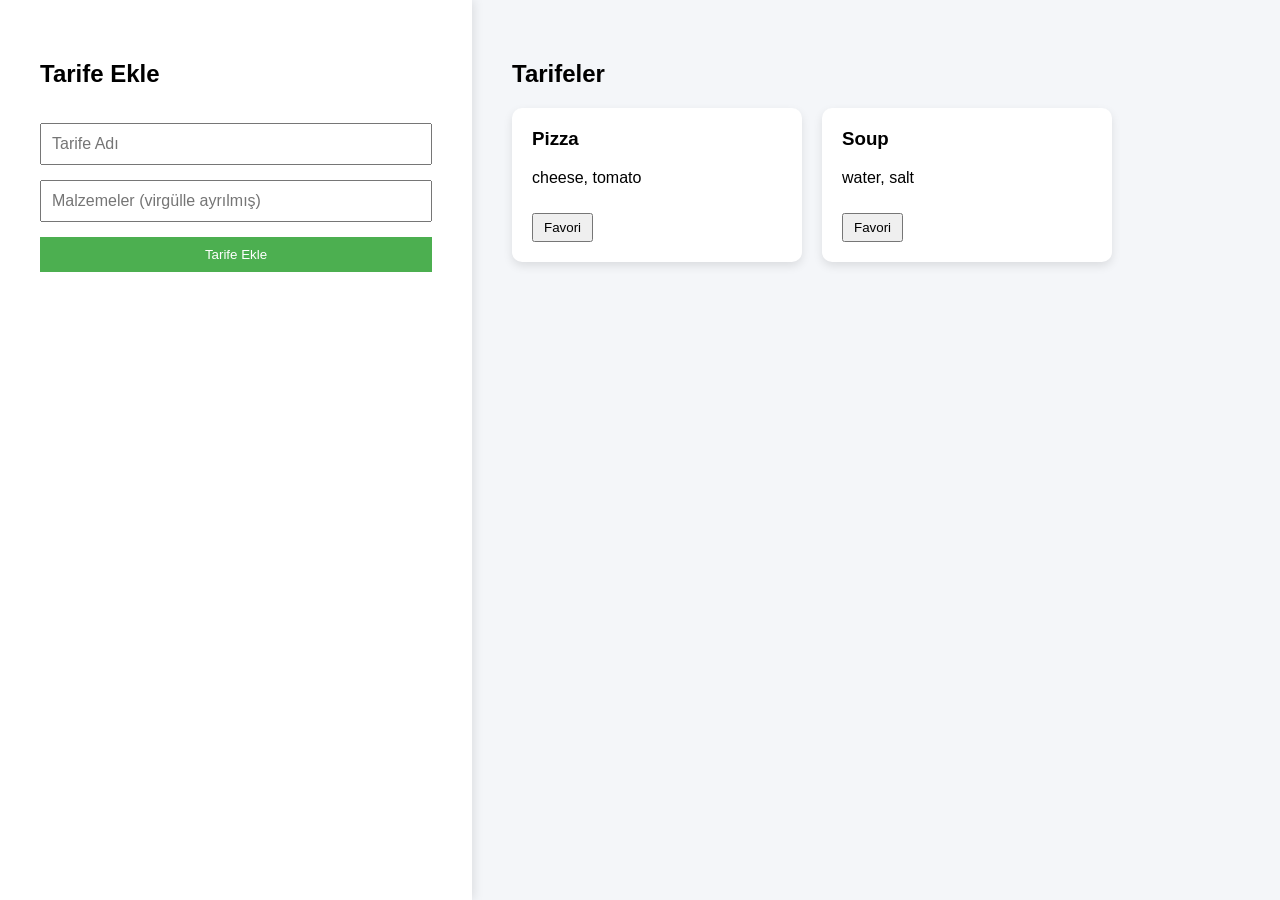
==== index.html @ bf37544a "first commit" ====
<!DOCTYPE html>
<html lang="tr">
<head>
<meta charset="UTF-8">
<meta name="viewport" content="width=device-width, initial-scale=1.0">
<title>Recipe App</title>
<link rel="stylesheet" href="index.css">
</head>
<body>
<div class="container">
<div class="add-section">
<h2>Tarife Ekle</h2>
<input type="text" id="recipe" placeholder="Tarife Adı">
<input type="text" id="ingredient" placeholder="Malzemeler (virgülle ayrılmış)">
<button onclick="app.addRecipe()">Tarife Ekle</button>
</div>
<div class="display-section">
<h2>Tarifeler</h2>
<div id="tariffs" class="cards"></div>
</div>
</div>

<script src="script.js"></script>

</body>
</html>
---- index.css ----
body{
margin:0;
font-family:Arial;
background:#f4f6f9;
}

.container{
display:flex;
height:100vh;
}

.add-section{
width:35%;
background:white;
padding:40px;
box-shadow:2px 0 10px rgba(0,0,0,0.1);
display:flex;
flex-direction:column;
gap:15px;
}

.add-section input{
padding:10px;
font-size:16px;
}

.add-section button{
padding:10px;
background:#4CAF50;
color:white;
border:none;
cursor:pointer;
}


.display-section{
width:65%;
padding:40px;
overflow:auto;
}


.cards{
display:flex;
flex-wrap:wrap;
gap:20px;
}

.card{
width:250px;
background:white;
padding:20px;
border-radius:10px;
box-shadow:0 4px 10px rgba(0,0,0,0.1);

opacity:0;
transform:translateY(30px);
animation:cardAppear 0.5s ease forwards;
}

.card h3{
margin-top:0;
}

.card button{
margin-top:10px;
padding:5px 10px;
cursor:pointer;
}

@keyframes cardAppear{

0%{
opacity:0;
transform:translateY(30px);
}

100%{
opacity:1;
transform:translateY(0);
}

}
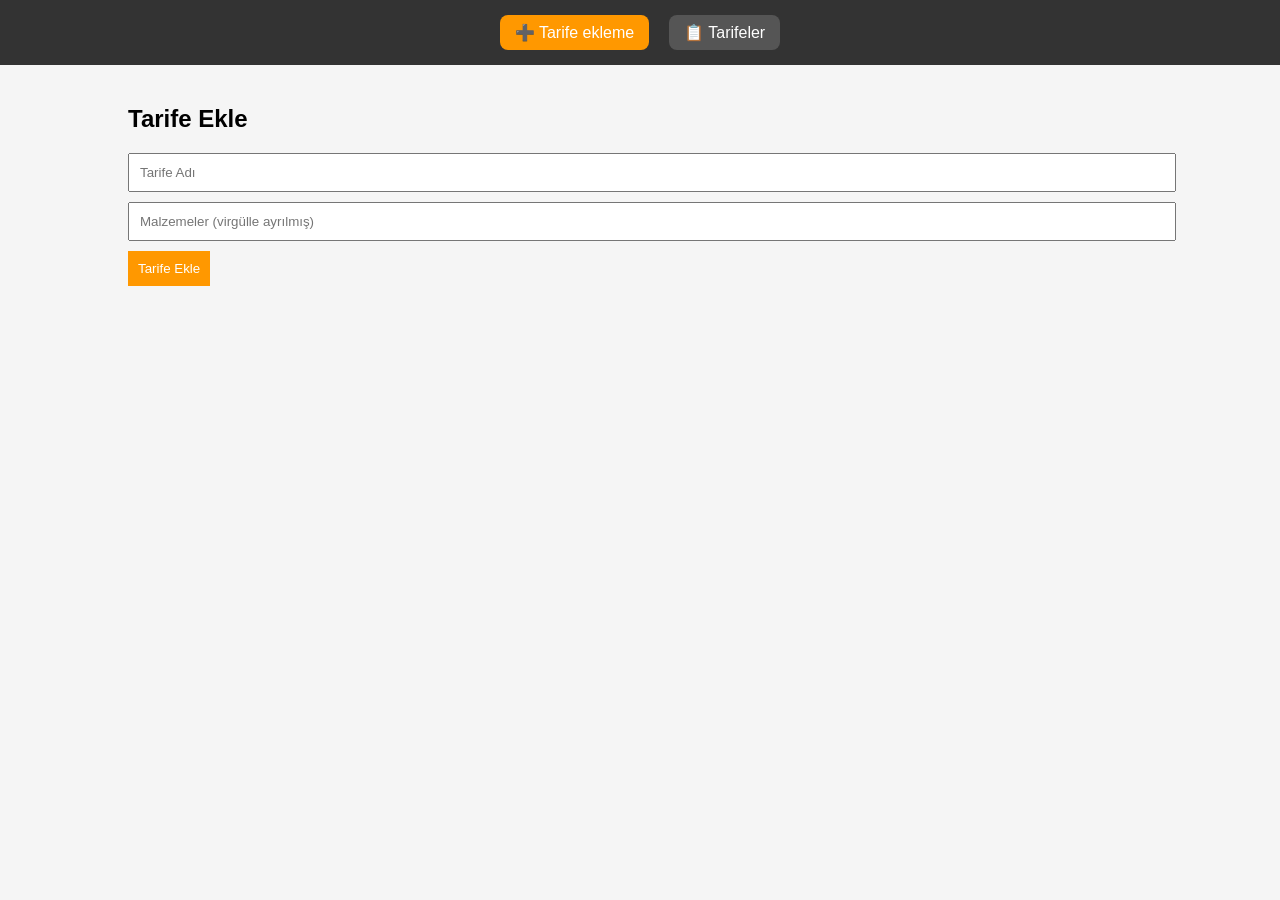
==== commit 6c448ec0: "updata" ====
--- a/index.html
+++ b/index.html
@@ -3,24 +3,29 @@
 <head>
 <meta charset="UTF-8">
 <meta name="viewport" content="width=device-width, initial-scale=1.0">
-<title>Recipe App</title>
+<link rel="icon" type="image/png" href="images/burger.png">
+<title>Add Recipe</title>
 <link rel="stylesheet" href="index.css">
 </head>
+
 <body>
+
+<nav class="navbar">
+  <a href="index.html" class="active">➕ Tarife ekleme</a>
+  <a href="display.html">📋 Tarifeler</a>
+</nav>
+
 <div class="container">
-<div class="add-section">
-<h2>Tarife Ekle</h2>
-<input type="text" id="recipe" placeholder="Tarife Adı">
-<input type="text" id="ingredient" placeholder="Malzemeler (virgülle ayrılmış)">
-<button onclick="app.addRecipe()">Tarife Ekle</button>
-</div>
-<div class="display-section">
-<h2>Tarifeler</h2>
-<div id="tariffs" class="cards"></div>
-</div>
+  <div class="add-section">
+    <h2>Tarife Ekle</h2>
+
+    <input type="text" id="recipe" placeholder="Tarife Adı">
+    <input type="text" id="ingredient" placeholder="Malzemeler (virgülle ayrılmış)">
+
+    <button onclick="app.addRecipe()">Tarife Ekle</button>
+  </div>
 </div>
 
 <script src="script.js"></script>
-
 </body>
 </html>
--- a/index.css
+++ b/index.css
@@ -1,83 +1,59 @@
-body{
-margin:0;
-font-family:Arial;
-background:#f4f6f9;
+body {
+    margin: 0;
+    font-family: Arial;
+    background: #f5f5f5;
 }
 
-.container{
-display:flex;
-height:100vh;
+.navbar {
+    display: flex;
+    justify-content: center;
+    gap: 20px;
+    background: #333;
+    padding: 15px;
 }
 
-.add-section{
-width:35%;
-background:white;
-padding:40px;
-box-shadow:2px 0 10px rgba(0,0,0,0.1);
-display:flex;
-flex-direction:column;
-gap:15px;
+.navbar a {
+    color: white;
+    text-decoration: none;
+    padding: 8px 15px;
+    background: #555;
+    border-radius: 8px;
+}
+.navbar a.active {
+    background: #ff9800;
 }
 
-.add-section input{
-padding:10px;
-font-size:16px;
-}
-
-.add-section button{
-padding:10px;
-background:#4CAF50;
-color:white;
-border:none;
-cursor:pointer;
+.container {
+    width: 80%;
+    margin: auto;
+    margin-top: 40px;
 }
 
 
-.display-section{
-width:65%;
-padding:40px;
-overflow:auto;
+input {
+    display: block;
+    margin: 10px 0;
+    padding: 10px;
+    width: 100%;
 }
 
-
-.cards{
-display:flex;
-flex-wrap:wrap;
-gap:20px;
+button {
+    padding: 10px;
+    background: #ff9800;
+    border: none;
+    color: white;
+    cursor: pointer;
 }
 
-.card{
-width:250px;
-background:white;
-padding:20px;
-border-radius:10px;
-box-shadow:0 4px 10px rgba(0,0,0,0.1);
-
-opacity:0;
-transform:translateY(30px);
-animation:cardAppear 0.5s ease forwards;
+.cards {
+    display: flex;
+    flex-wrap: wrap;
+    gap: 15px;
 }
 
-.card h3{
-margin-top:0;
-}
-
-.card button{
-margin-top:10px;
-padding:5px 10px;
-cursor:pointer;
-}
-
-@keyframes cardAppear{
-
-0%{
-opacity:0;
-transform:translateY(30px);
-}
-
-100%{
-opacity:1;
-transform:translateY(0);
-}
-
+.card {
+    background: white;
+    padding: 15px;
+    border-radius: 10px;
+    width: 200px;
 }
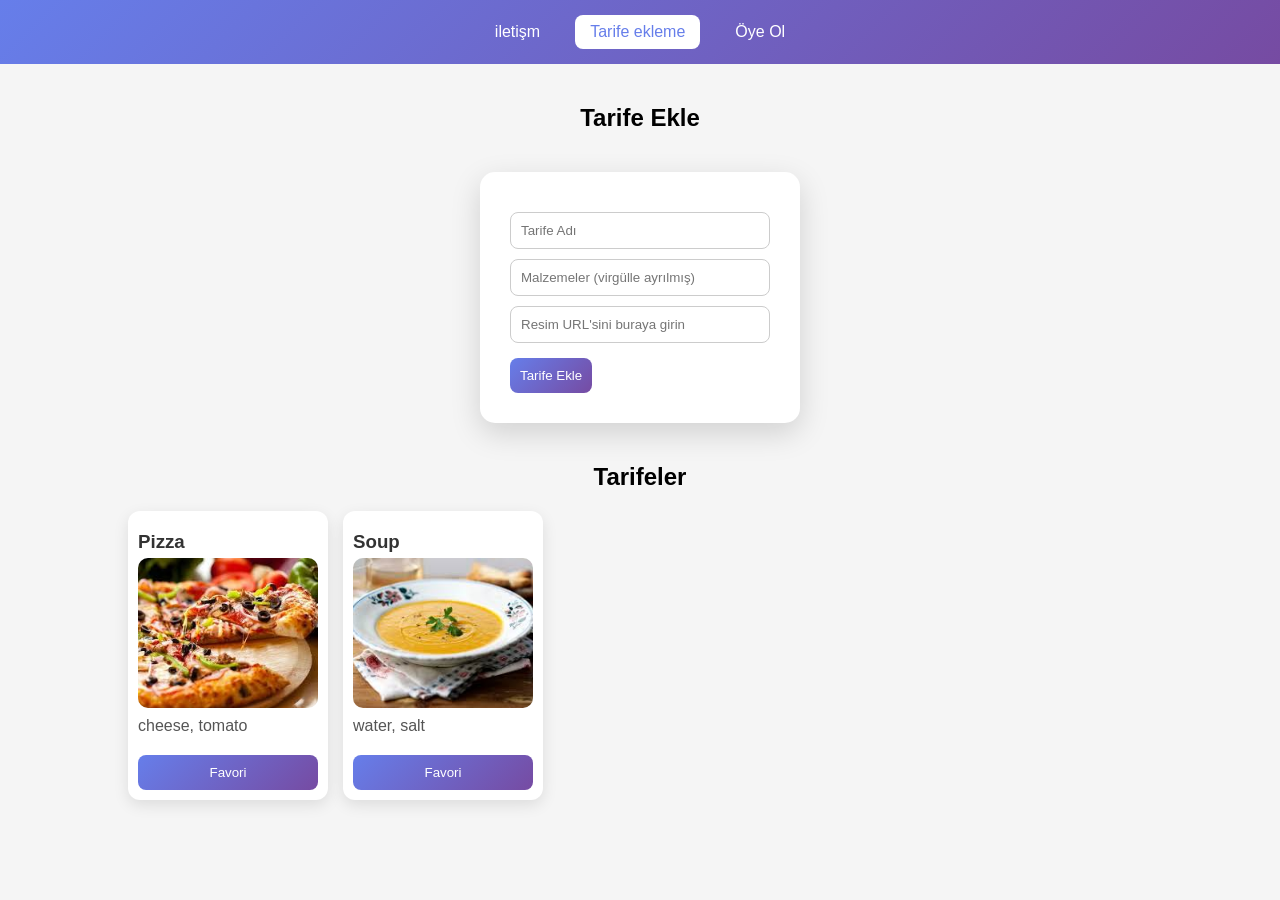
==== commit 3bc3cf84: "updata" ====
--- a/index.html
+++ b/index.html
@@ -9,23 +9,33 @@
 </head>
 
 <body>
-
+<div></div>
 <nav class="navbar">
-  <a href="index.html" class="active">➕ Tarife ekleme</a>
-  <a href="display.html">📋 Tarifeler</a>
+  <a href="#">iletişm</a>
+  <a href="index.html" class="active"> Tarife ekleme</a>
+  <a href="Registration.html"> Öye Ol</a>
 </nav>
 
 <div class="container">
   <div class="add-section">
     <h2>Tarife Ekle</h2>
 
-    <input type="text" id="recipe" placeholder="Tarife Adı">
-    <input type="text" id="ingredient" placeholder="Malzemeler (virgülle ayrılmış)">
+    <form onsubmit="app.addRecipe(event)">
+      <input type="text" id="recipe" placeholder="Tarife Adı" required>
+      <input type="text" id="ingredient" placeholder="Malzemeler (virgülle ayrılmış)" required>
+      <input type="text" id="imageUrl" placeholder="Resim URL'sini buraya girin">
 
-    <button onclick="app.addRecipe()">Tarife Ekle</button>
+      <button type="submit">Tarife Ekle</button>
+    </form>
+
   </div>
 </div>
-
+<div class="container">
+  <div class="display-section">
+    <h2>Tarifeler</h2>
+    <div id="tariffs" class="cards"></div>
+  </div>
+</div>
 <script src="script.js"></script>
 </body>
 </html>
--- a/index.css
+++ b/index.css
@@ -1,14 +1,27 @@
+
+:root {
+    --primary: #667eea;
+    --secondary: #764ba2;
+    --bg: #f5f5f5;
+    --text: #333;
+}
+
+* {
+    box-sizing: border-box;
+}
+
+
 body {
     margin: 0;
-    font-family: Arial;
-    background: #f5f5f5;
+    font-family: "Segoe UI", Arial;
+    background: var(--bg);
 }
 
 .navbar {
     display: flex;
     justify-content: center;
     gap: 20px;
-    background: #333;
+    background: linear-gradient(135deg, var(--primary), var(--secondary));
     padding: 15px;
 }
 
@@ -16,11 +29,17 @@
     color: white;
     text-decoration: none;
     padding: 8px 15px;
-    background: #555;
     border-radius: 8px;
+    transition: 0.3s;
 }
+
+.navbar a:hover {
+    background: rgba(255,255,255,0.2);
+}
+
 .navbar a.active {
-    background: #ff9800;
+    background: white;
+    color: var(--primary);
 }
 
 .container {
@@ -29,20 +48,47 @@
     margin-top: 40px;
 }
 
+form {
+    background: #fff;
+    padding: 30px;
+    border-radius: 15px;
+    width: 320px;
+    margin: 40px auto;
+    box-shadow: 0 10px 30px rgba(0,0,0,0.15);
+}
 
-input {
-    display: block;
-    margin: 10px 0;
+h2 {
+    text-align: center;
+}
+
+input, select {
+    width: 100%;
     padding: 10px;
-    width: 100%;
+    margin-top: 10px;
+    border-radius: 8px;
+    border: 1px solid #ccc;
+    transition: 0.3s;
+}
+
+input:focus, select:focus {
+    border-color: var(--primary);
+    outline: none;
+    box-shadow: 0 0 5px rgba(102,126,234,0.5);
 }
 
 button {
+    margin-top: 15px;
     padding: 10px;
-    background: #ff9800;
     border: none;
+    border-radius: 8px;
+    background: linear-gradient(135deg, var(--primary), var(--secondary));
     color: white;
     cursor: pointer;
+    transition: 0.3s;
+}
+
+button:hover {
+    transform: translateY(-2px);
 }
 
 .cards {
@@ -52,8 +98,40 @@
 }
 
 .card {
-    background: white;
-    padding: 15px;
+    background: #fff;
+    border-radius: 12px;
+    box-shadow: 0 5px 15px rgba(0,0,0,0.1);
+    padding: 10px;
+    width: 200px;
+    transition: 0.3s;
+}
+
+.card:hover {
+    transform: translateY(-5px);
+}
+
+.card-img {
+    width: 100%;
+    height: 150px;
+    object-fit: cover;
     border-radius: 10px;
-    width: 200px;
+}
+
+.card h3 {
+    margin: 10px 0 5px;
+    color: var(--text);
+}
+
+.card p {
+    margin: 5px 0;
+    color: #555;
+}
+
+.card p:nth-of-type(2) {
+    color: var(--primary);
+    font-weight: bold;
+}
+
+.card button {
+    width: 100%;
 }
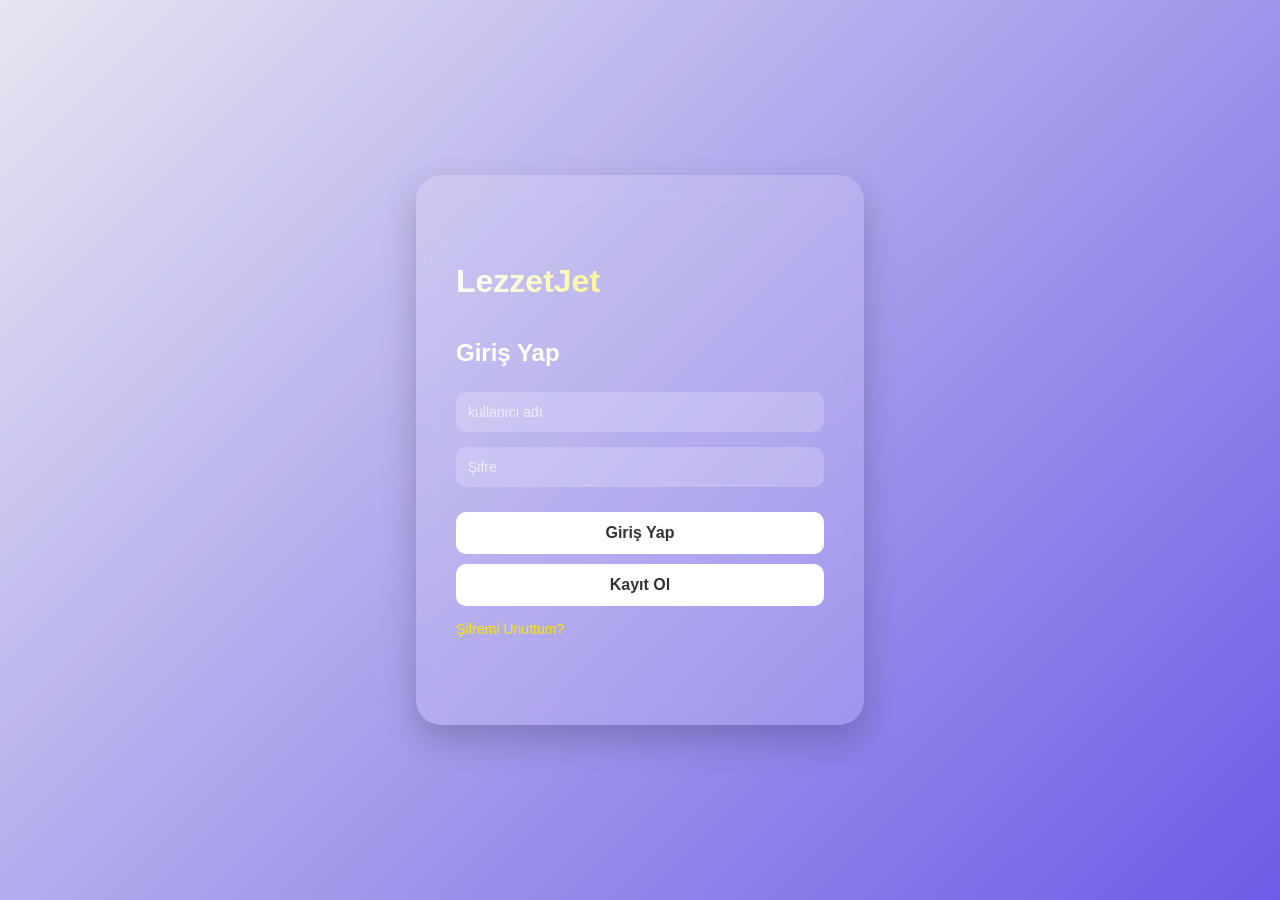
==== commit 0f3d4887: "update" ====
--- a/index.html
+++ b/index.html
@@ -1,41 +1,50 @@
 <!DOCTYPE html>
-<html lang="tr">
+<html lang="en">
 <head>
-<meta charset="UTF-8">
-<meta name="viewport" content="width=device-width, initial-scale=1.0">
-<link rel="icon" type="image/png" href="images/burger.png">
-<title>Add Recipe</title>
-<link rel="stylesheet" href="index.css">
+    <meta charset="UTF-8">
+    <meta name="viewport" content="width=device-width, initial-scale=1.0">
+    <title>Document</title>
+    <link rel="stylesheet" href="Registration.css">
 </head>
-
 <body>
-<div></div>
-<nav class="navbar">
-  <a href="#">iletişm</a>
-  <a href="index.html" class="active"> Tarife ekleme</a>
-  <a href="Registration.html"> Öye Ol</a>
-</nav>
-
-<div class="container">
-  <div class="add-section">
-    <h2>Tarife Ekle</h2>
-
-    <form onsubmit="app.addRecipe(event)">
-      <input type="text" id="recipe" placeholder="Tarife Adı" required>
-      <input type="text" id="ingredient" placeholder="Malzemeler (virgülle ayrılmış)" required>
-      <input type="text" id="imageUrl" placeholder="Resim URL'sini buraya girin">
-
-      <button type="submit">Tarife Ekle</button>
-    </form>
-
-  </div>
-</div>
-<div class="container">
-  <div class="display-section">
-    <h2>Tarifeler</h2>
-    <div id="tariffs" class="cards"></div>
-  </div>
-</div>
-<script src="script.js"></script>
+    <div class="card-container" id="cardContainer">
+        <div class="card">
+            <form onsubmit="user.LogIn(event)" class="card-face card-front" >
+                <div class="app-name">LezzetJet</div>
+                <h2>Giriş Yap</h2>
+                <label for="username" class="input-group">
+                    <input type="text" id="username" placeholder="kullanıcı adı" required>
+                </label>
+                <label for="password" class="input-group">
+                    <input type="password" id="password" placeholder="Şifre" required>
+                </label>
+                <button type="submit">Giriş Yap</button>
+                <button type="button" onclick="flipCard()">Kayıt Ol</button>
+                <a href="#">Şifremi Unuttum?</a>
+            </form>
+            <form onsubmit="user.Register(event)" class="card-face card-back">
+                <div class="app-name">LezzetJet</div>
+                <h2>Kayıt Ol</h2>
+                <label for="newUsername" class="input-group">
+                    <input type="text" id="newUsername" placeholder="Kullanıcı Adı" required>
+                </label>
+                <label for="newEmail" class="input-group">
+                    <input type="email" id="newEmail" placeholder="E-posta Adresi" required>
+                </label>
+                <label for="password" class="input-group">
+                    <input type="password" id="newPassword" placeholder="Şifre" required>
+                </label>
+                <select name="Hesap Türü" id="accountType" required>
+                    <option value="">Hesap Türünü</option>
+                    <option value="restaurant">Restoran</option>
+                    <option value="user">Müşteri</option>
+                    <option value="delivery">Kurye</option>
+                </select>
+                <button  type="submit" >Kayıt Ol</button>
+                <button type="button" onclick="flipCard()">Geri Dön</button>
+            </form>
+        </div>
+    </div>
 </body>
+<script src="Registration.js"></script>
 </html>
--- a/Registration.css
+++ b/Registration.css
@@ -0,0 +1,128 @@
+body{
+    margin: 0;
+    height: 100vh;
+    display: flex;
+    justify-content: center;
+    align-items: center;
+    background: linear-gradient(135deg,#e6e6f1,#6c5ce7);
+    perspective: 1000px;
+    font-family: Arial, Helvetica, sans-serif;
+}
+.card-container{
+    width: 35%;
+    min-width: 320px;
+    perspective: 1200px;
+}
+.card{
+    width: 100%;
+    min-height: 550px;
+    transition: transform 0.8s cubic-bezier(0.175,0.885,0.32,1.275);
+    transform-style: preserve-3d;
+    position: relative;
+}
+.card-face{
+    position: absolute;
+    width: 100%;
+    height: 100%;
+    padding: 40px;
+    box-sizing: border-box;
+    backface-visibility: hidden;
+    -webkit-backface-visibility: hidden;
+    background: rgba(255, 255, 255, 0.15);
+    backdrop-filter: blur(12px);
+    -webkit-backdrop-filter: blur(12px);
+    border-radius: 25px;
+    box-shadow: 0 15px 35px rgba(0,0,0,0.2);
+    top: 0;
+    left: 0;
+    display: flex;
+    flex-direction: column;
+    justify-content: center;
+}
+.card-front{
+    transform: rotateY(0deg);
+}
+.card-back{
+    transform: rotateY(180deg);
+}
+.card-container.flip .card{
+    transform: rotateY(180deg);
+}
+.card-container.flip .card-front{
+    pointer-events: none;
+    opacity: 0;
+    transition: opacity 0.4s;
+}
+.card-container:not(.flip) .card-back{
+    pointer-events: none;
+    opacity: 0;
+    transition: opacity 0.4s;
+}
+.card-container.flip .card-back,
+.card-container:not(.flip) .card-front{
+    opacity: 1;
+    transition: opacity 0.8s;
+}
+.app-name{
+    font-size: 32px;
+    font-weight: bold;
+    margin-bottom: 20px;
+    background: linear-gradient(90deg,#ffffff,#ffe600);
+    -webkit-background-clip: text;
+    background-clip: text;
+    -webkit-text-fill-color: transparent;
+    animation: float 3s ease-in-out infinite;
+}
+@keyframes float {
+    0%{transform:translateY(0px);}
+    50%{transform:translateY(-5px);}
+    100%{transform:translateY(0px);}
+}
+.card h2{
+    color: white;
+    margin-bottom: 25px;
+}
+.input-group{
+    margin-bottom: 15px;
+}
+input{
+    width: 100%;
+    padding: 12px;
+    border-radius: 10px;
+    border: none;
+    outline: none;
+    font-size: 14px;
+    background:rgba(255, 255,255, 0.2);
+    color: white;
+    box-sizing: border-box;
+}
+input::placeholder{
+    color: rgba(255, 255, 255, 0.7);
+}
+button{
+    width: 100%;
+    padding: 12px;
+    border-radius: 10px;
+    border:none;
+    cursor: pointer;
+    font-size: 16px;
+    font-weight: bold;
+    background: white;
+    color: #333;
+    transition: 0.3s;
+    margin-top: 10px;
+}
+button:hover{
+    background: #f1f1f1;
+    transform: translateY(-2px);
+}
+a{
+    display:block ;
+    margin-top: 15px;
+    color: #ffe600;
+    text-decoration: none;
+    font-size: 14px;
+}
+a:hover{
+    text-decoration: underline;
+}
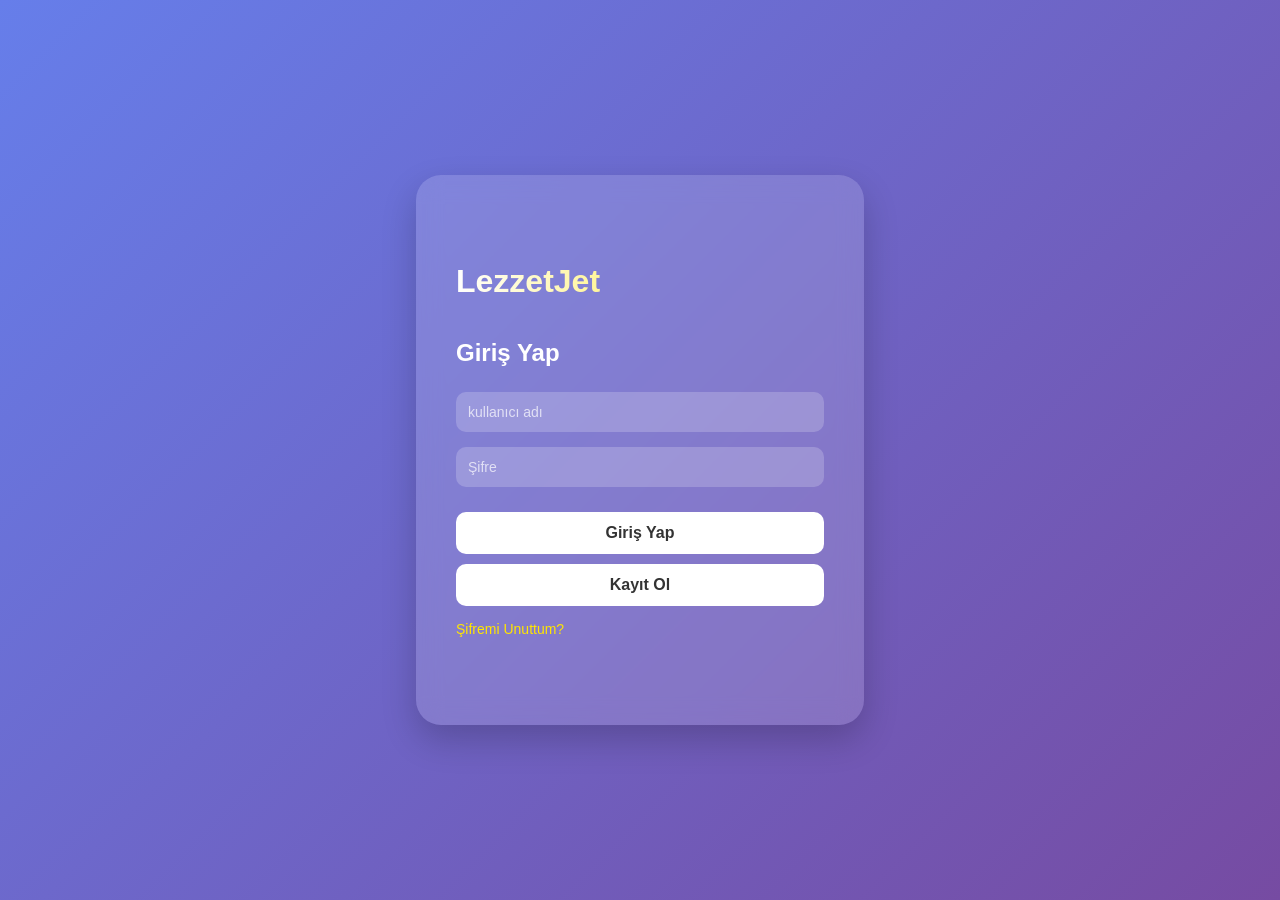
==== commit 4fdf3e29: "update" ====
--- a/index.html
+++ b/index.html
@@ -3,7 +3,7 @@
 <head>
     <meta charset="UTF-8">
     <meta name="viewport" content="width=device-width, initial-scale=1.0">
-    <title>Document</title>
+    <title>LezzetJet</title>
     <link rel="stylesheet" href="Registration.css">
 </head>
 <body>
--- a/Registration.css
+++ b/Registration.css
@@ -4,9 +4,9 @@
     display: flex;
     justify-content: center;
     align-items: center;
-    background: linear-gradient(135deg,#e6e6f1,#6c5ce7);
+    background: linear-gradient(135deg,#667eea,#764ba2);
     perspective: 1000px;
-    font-family: Arial, Helvetica, sans-serif;
+    font-family: "Segoe UI", sans-serif ,Arial;
 }
 .card-container{
     width: 35%;
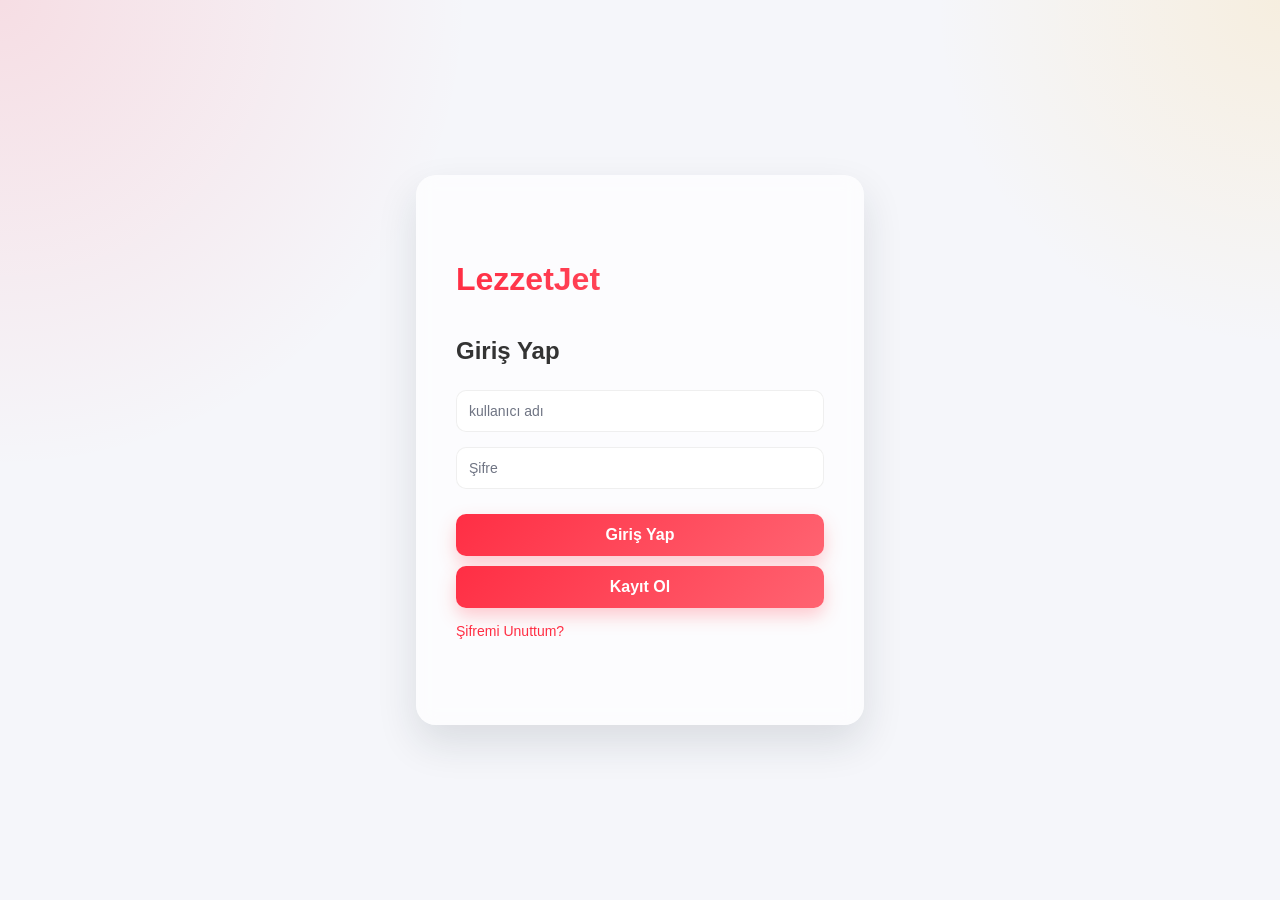
==== commit 118ab3e2: "update" ====
--- a/index.html
+++ b/index.html
@@ -4,7 +4,7 @@
     <meta charset="UTF-8">
     <meta name="viewport" content="width=device-width, initial-scale=1.0">
     <title>LezzetJet</title>
-    <link rel="stylesheet" href="Registration.css">
+    <link rel="stylesheet" href="index.css">
 </head>
 <body>
     <div class="card-container" id="cardContainer">
@@ -34,17 +34,22 @@
                 <label for="password" class="input-group">
                     <input type="password" id="newPassword" placeholder="Şifre" required>
                 </label>
-                <select name="Hesap Türü" id="accountType" required>
-                    <option value="">Hesap Türünü</option>
-                    <option value="restaurant">Restoran</option>
-                    <option value="user">Müşteri</option>
-                    <option value="delivery">Kurye</option>
-                </select>
+                <div class="select-group">
+                    <select class="accountType" id="accountType" required>
+                        <option value="">Hesap Türünü Seç</option>
+                        <option value="restaurant">🍔 Restoran</option>
+                        <option value="user">👤 Müşteri</option>
+                        <option value="delivery">🛵 Kurye</option>
+                    </select>
+                    <span class="select-arrow">
+                        ▼
+                    </span>
+                </div>
                 <button  type="submit" >Kayıt Ol</button>
                 <button type="button" onclick="flipCard()">Geri Dön</button>
             </form>
         </div>
     </div>
 </body>
-<script src="Registration.js"></script>
+<script src="index.js"></script>
 </html>
--- a/index.css
+++ b/index.css
@@ -0,0 +1,177 @@
+body{
+    margin: 0;
+    height: 100vh;
+    display: flex;
+    justify-content: center;
+    align-items: center;
+    background: radial-gradient(circle at top left, rgba(255, 46, 68, 0.12), transparent 30%),
+    radial-gradient(circle at top right, rgba(255, 190, 61, 0.14), transparent 22%),#f5f6fa;
+    perspective: 1000px;
+    font-family: "Segoe UI", sans-serif ,Arial;
+}
+.card-container{
+    width: 35%;
+    min-width: 320px;
+    perspective: 1200px;
+}
+.card{
+    width: 100%;
+    min-height: 550px;
+    transition: transform 0.8s cubic-bezier(0.175,0.885,0.32,1.275);
+    transform-style: preserve-3d;
+    position: relative;
+}
+.card-face{
+    position: absolute;
+    width: 100%;
+    height: 100%;
+    padding: 40px;
+    box-sizing: border-box;
+    backface-visibility: hidden;
+    -webkit-backface-visibility: hidden;
+    background: rgba(255, 255, 255, 0.7);
+    backdrop-filter: blur(10px);
+    -webkit-backdrop-filter: blur(10px);
+    border-radius: 20px;
+    box-shadow: 0 18px 40px rgba(27,39,51,0.12);
+    top: 0;
+    left: 0;
+    display: flex;
+    flex-direction: column;
+    justify-content: center;
+}
+.card-front{
+    transform: rotateY(0deg);
+}
+.card-back{
+    transform: rotateY(180deg);
+}
+.card-container.flip .card{
+    transform: rotateY(180deg);
+}
+.card-container.flip .card-front{
+    pointer-events: none;
+    opacity: 0;
+    transition: opacity 0.4s;
+}
+.card-container:not(.flip) .card-back{
+    pointer-events: none;
+    opacity: 0;
+    transition: opacity 0.4s;
+}
+.card-container.flip .card-back,
+.card-container:not(.flip) .card-front{
+    opacity: 1;
+    transition: opacity 0.8s;
+}
+.app-name{
+    font-size: 32px;
+    font-weight: bold;
+    margin-bottom: 20px;
+    background: linear-gradient(90deg,#ff2e44,#ff6371);
+    -webkit-background-clip: text;
+    background-clip: text;
+    -webkit-text-fill-color: transparent;
+    animation: float 3s ease-in-out infinite;
+}
+@keyframes float {
+    0%{transform:translateY(0px);}
+    50%{transform:translateY(-5px);}
+    100%{transform:translateY(0px);}
+}
+.card h2{
+    color: #333;
+    margin-bottom: 25px;
+}
+.input-group{
+    margin-bottom: 15px;
+}
+input{
+    width: 100%;
+    padding: 12px;
+    border-radius: 10px;
+    border: 1px solid rgba(51, 51, 51, 0.08);
+    outline: none;
+    font-size: 14px;
+    background:white;
+    color: #333;
+    box-sizing: border-box;
+}
+input::placeholder{
+    color: #6f7483;
+}
+button{
+    width: 100%;
+    padding: 12px;
+    border-radius: 10px;
+    border:none;
+    cursor: pointer;
+    font-size: 16px;
+    font-weight: bold;
+    background: linear-gradient(135deg, #ff2e44, #ff6371);
+    color: white;
+    will-change: transform;
+    transition:
+        transform 180ms ease,
+        box-shadow 180ms ease,
+        filter 180ms ease;
+    margin-top: 10px;
+    box-shadow: 0 8px 18px rgba(255, 46, 68, 0.25);
+}
+button:hover{
+    box-shadow: 0 12px 26px rgba(255, 46, 68, 0.35);
+    transform: translateY(-2px);
+    filter: brightness(1.05);
+}
+button:active{
+    transform: translateY(0);
+    box-shadow: 0 6px 12px rgba(255, 46, 68, 0.2);
+}
+a{
+    display:block ;
+    margin-top: 15px;
+    color: #ff2e44;
+    text-decoration: none;
+    font-size: 14px;
+}
+a:hover{
+    text-decoration: underline;
+}
+.select-group {
+    position: relative;
+    margin-bottom: 15px;
+}
+.accountType {
+    width: 100%;
+    padding: 12px;
+    padding-right: 40px;
+    border-radius: 10px;
+    border: 1px solid rgba(51, 51, 51, 0.08);
+    outline: none;
+    font-size: 14px;
+    background: white;
+    color: #333;
+    appearance: none;
+    -webkit-appearance: none;
+    cursor: pointer;
+}
+.accountType option {
+    color: black;
+}
+.select-arrow {
+    position: absolute;
+    right: 12px;
+    top: 50%;
+    transform: translateY(-50%);
+    color: #333;
+    pointer-events: none;
+    font-size: 12px;
+}
+.accountType:hover {
+    border-color: #ff2e44;
+}
+.accountType:focus {
+    border-color: #ff2e44;
+    box-shadow: 0 0 0 3px rgba(255, 46, 68, 0.15);
+}
+
